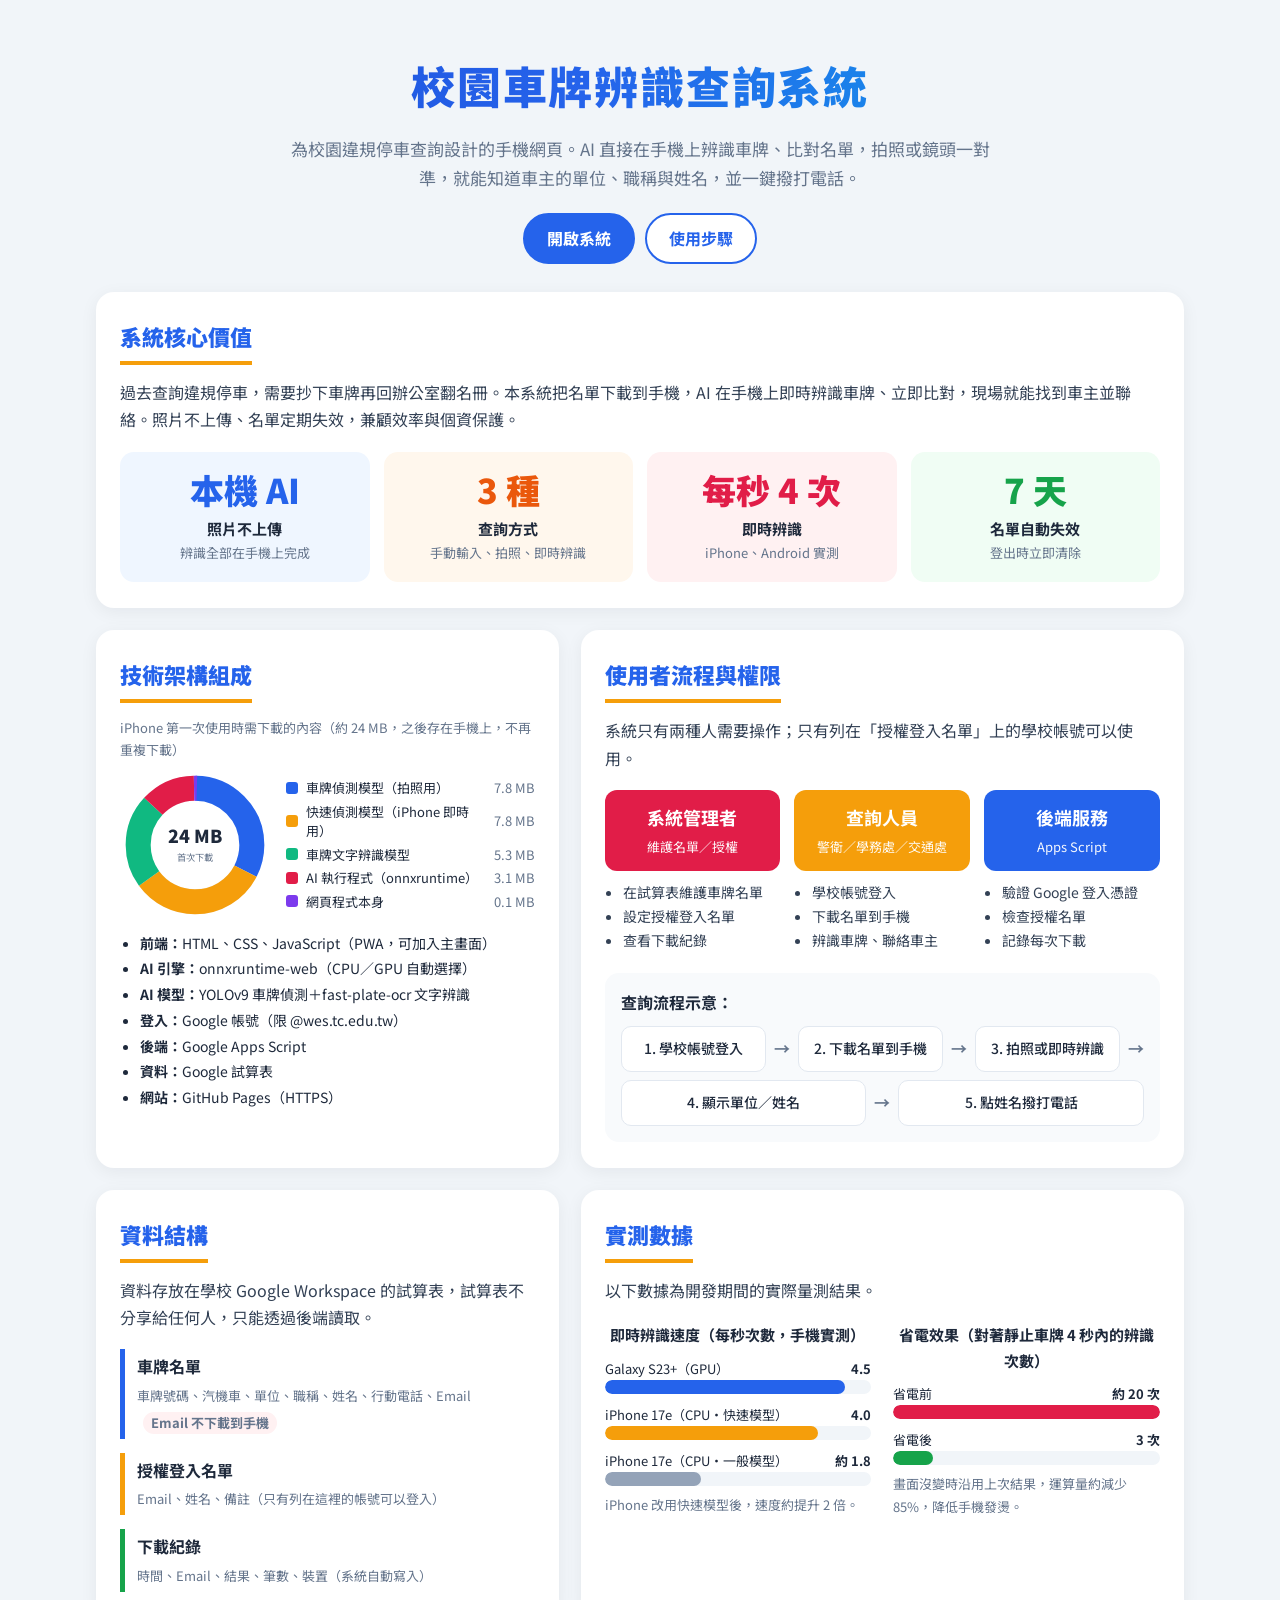
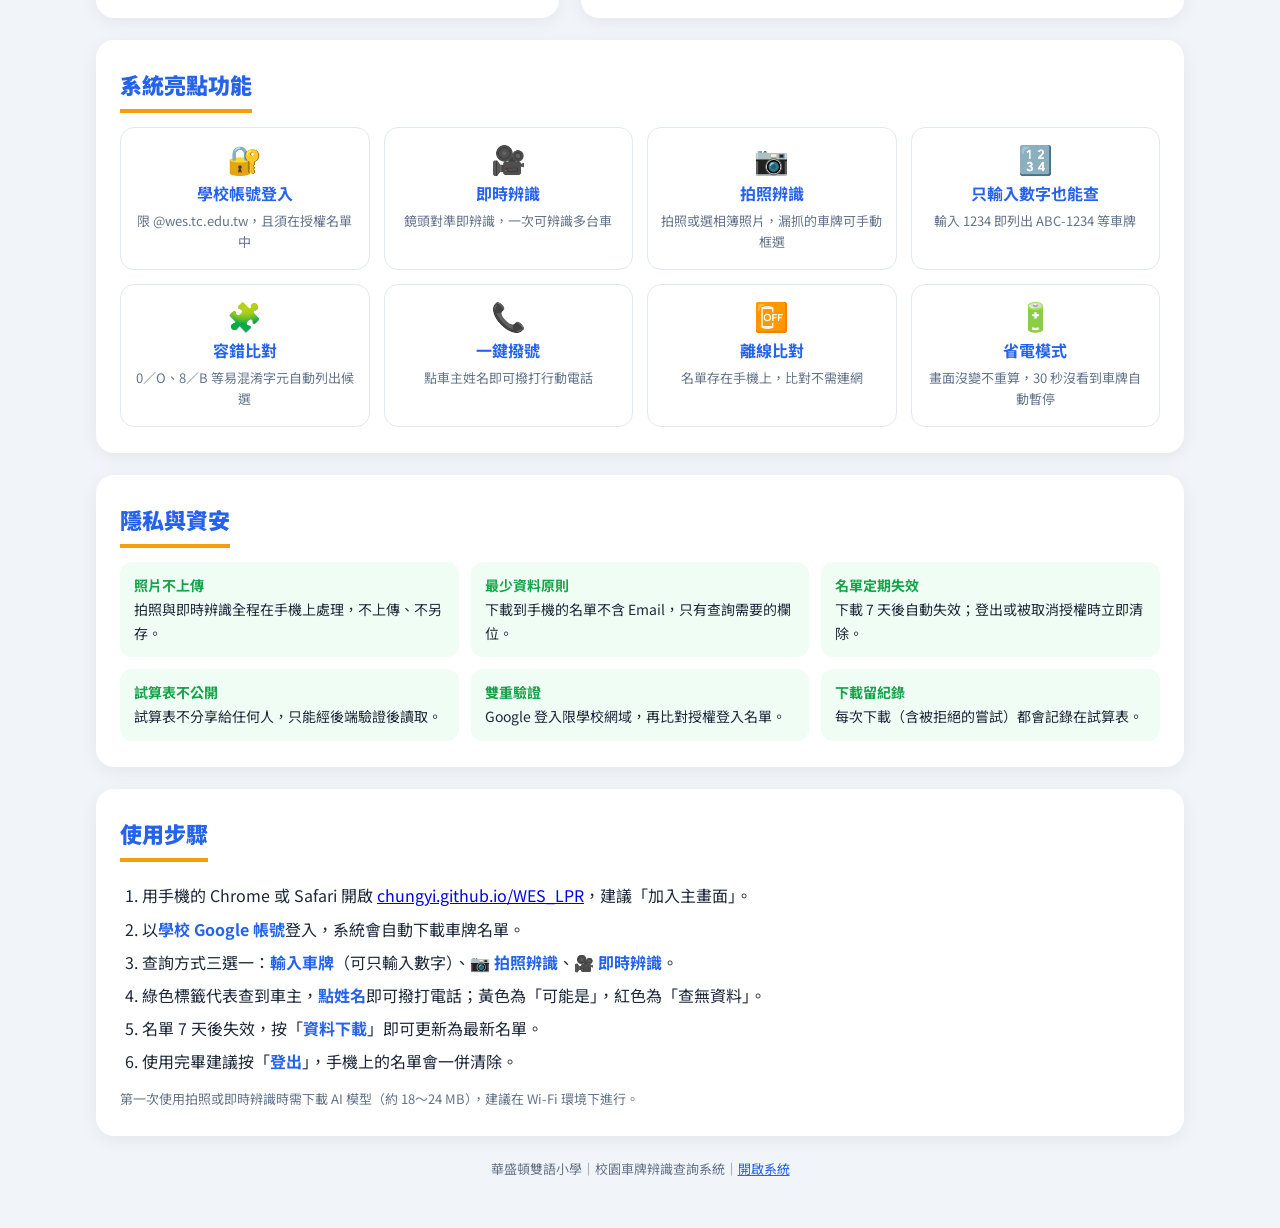
==== about.html @ afaa1c95 "新增系統說明網頁 about.html 參考學校網站「戶外教育行前通知暨意願調查系統」的一頁式介紹版面： 核心價值、技術架構（下載內容圓環圖）、使用者流程與權限、資料結構、 實測數據（辨識速度、省電效" ====
<!doctype html>
<html lang="zh-Hant-TW">
<head>
  <meta charset="utf-8">
  <meta name="viewport" content="width=device-width, initial-scale=1">
  <title>校園車牌辨識查詢系統｜系統說明</title>
  <meta name="description" content="華盛頓雙語小學校園車牌辨識查詢系統：AI 在手機上辨識車牌、比對名單，用於校園違規停車查詢。">
  <link rel="icon" href="icons/icon-192.png">
  <link rel="preconnect" href="https://fonts.googleapis.com">
  <link rel="preconnect" href="https://fonts.gstatic.com" crossorigin>
  <link href="https://fonts.googleapis.com/css2?family=Noto+Sans+TC:wght@400;500;700;900&display=swap" rel="stylesheet">
  <style>
    :root {
      --bg: #f1f5f9;
      --card: #ffffff;
      --text: #1e293b;
      --muted: #64748b;
      --line: #e2e8f0;
      --blue: #2563eb;
      --blue-soft: #eff6ff;
      --orange: #f59e0b;
      --orange-soft: #fff7ed;
      --red: #e11d48;
      --red-soft: #fff1f2;
      --green: #16a34a;
      --green-soft: #f0fdf4;
      --purple: #7c3aed;
      --purple-soft: #f5f3ff;
      --teal: #0d9488;
    }
    * { box-sizing: border-box; }
    body {
      margin: 0;
      background: var(--bg);
      color: var(--text);
      font-family: "Noto Sans TC", -apple-system, BlinkMacSystemFont, "PingFang TC", "Microsoft JhengHei", sans-serif;
      line-height: 1.7;
    }
    .wrap { max-width: 1120px; margin: 0 auto; padding: 32px 16px 48px; }

    /* ---------- 標題 ---------- */
    .hero { text-align: center; padding: 16px 0 28px; }
    .hero h1 {
      margin: 0;
      font-size: clamp(28px, 5vw, 44px);
      font-weight: 900;
      letter-spacing: 0.04em;
      background: linear-gradient(90deg, #1d4ed8, #2563eb 45%, #0ea5e9);
      -webkit-background-clip: text;
      background-clip: text;
      color: transparent;
    }
    .hero p { max-width: 720px; margin: 12px auto 0; color: var(--muted); font-size: 17px; }
    .hero .cta { display: inline-flex; gap: 10px; flex-wrap: wrap; justify-content: center; margin-top: 20px; }
    .btn {
      display: inline-block;
      padding: 10px 22px;
      border-radius: 999px;
      font-weight: 700;
      text-decoration: none;
      border: 2px solid var(--blue);
    }
    .btn-primary { background: var(--blue); color: #fff; }
    .btn-ghost { color: var(--blue); background: #fff; }

    /* ---------- 卡片與區塊標題 ---------- */
    .card {
      background: var(--card);
      border-radius: 18px;
      padding: 26px 24px;
      box-shadow: 0 4px 18px rgb(15 23 42 / 0.06);
      margin-bottom: 22px;
    }
    .card h2 {
      display: inline-block;
      margin: 0 0 14px;
      padding-bottom: 6px;
      font-size: 22px;
      font-weight: 900;
      color: var(--blue);
      border-bottom: 4px solid var(--orange);
    }
    .card > p.lead { margin: 0 0 18px; color: #334155; }
    .grid-2 { display: grid; grid-template-columns: minmax(0, 1.15fr) minmax(0, 1.5fr); gap: 22px; }
    .grid-2 > .card { margin-bottom: 0; }
    .row { margin-bottom: 22px; }
    @media (max-width: 820px) { .grid-2 { grid-template-columns: minmax(0, 1fr); } }

    /* ---------- 核心價值數字卡 ---------- */
    .stats { display: grid; grid-template-columns: repeat(4, minmax(0, 1fr)); gap: 14px; }
    @media (max-width: 820px) { .stats { grid-template-columns: repeat(2, minmax(0, 1fr)); } }
    .stat { border-radius: 14px; padding: 18px 12px; text-align: center; }
    .stat b { display: block; font-size: clamp(24px, 3.6vw, 34px); font-weight: 900; line-height: 1.2; }
    .stat strong { display: block; margin-top: 6px; font-size: 15px; }
    .stat span { display: block; color: var(--muted); font-size: 13px; }
    .s-blue { background: var(--blue-soft); color: var(--blue); }
    .s-orange { background: var(--orange-soft); color: #ea580c; }
    .s-red { background: var(--red-soft); color: var(--red); }
    .s-green { background: var(--green-soft); color: var(--green); }
    .stat strong, .stat span { color: var(--text); }
    .stat span { color: var(--muted); }

    /* ---------- 圓環圖 ---------- */
    .donut-wrap { display: flex; align-items: center; gap: 16px; margin: 8px 0 4px; }
    .donut { flex: none; width: 150px; }
    .legend { flex: 1; min-width: 0; list-style: none; margin: 0; padding: 0; display: grid; gap: 4px; font-size: 13px; line-height: 1.5; }
    @media (max-width: 420px) { .donut-wrap { flex-direction: column; } .legend { width: 100%; } }
    .legend li { display: flex; align-items: center; gap: 8px; }
    .legend i { width: 12px; height: 12px; border-radius: 3px; flex: none; }
    .legend em { margin-left: auto; padding-left: 6px; font-style: normal; color: var(--muted); font-variant-numeric: tabular-nums; white-space: nowrap; }
    .note { color: var(--muted); font-size: 13px; margin: 0; }
    ul.tech { margin: 12px 0 0; padding-left: 20px; font-size: 14px; }
    ul.tech li { margin: 2px 0; }

    /* ---------- 角色 ---------- */
    .roles { display: grid; grid-template-columns: repeat(3, minmax(0, 1fr)); gap: 14px; }
    @media (max-width: 600px) { .roles { grid-template-columns: minmax(0, 1fr); } }
    .role-head { border-radius: 12px; padding: 12px 8px; text-align: center; color: #fff; }
    .role-head b { display: block; font-size: 18px; }
    .role-head small { font-size: 13px; opacity: 0.95; }
    .r-red { background: var(--red); }
    .r-orange { background: var(--orange); }
    .r-blue { background: var(--blue); }
    .role ul { margin: 10px 0 0; padding-left: 18px; font-size: 14px; color: #334155; }

    .flow { margin-top: 20px; padding: 16px; border-radius: 14px; background: #f8fafc; }
    .flow h3 { margin: 0 0 10px; font-size: 16px; }
    .steps { display: flex; flex-wrap: wrap; align-items: center; gap: 8px; }
    .step {
      flex: 1 1 110px;
      padding: 10px 8px;
      border: 1px solid var(--line);
      border-radius: 10px;
      background: #fff;
      text-align: center;
      font-size: 14px;
      font-weight: 500;
    }
    .arrow { color: var(--muted); font-weight: 700; }
    @media (max-width: 600px) { .arrow { display: none; } }

    /* ---------- 資料結構 ---------- */
    .tables { display: grid; gap: 14px; }
    .tbl { border-left: 5px solid var(--blue); padding: 4px 0 4px 12px; }
    .tbl b { display: block; font-size: 16px; }
    .tbl span { color: var(--muted); font-size: 13px; }
    .t-orange { border-color: var(--orange); }
    .t-green { border-color: var(--green); }
    .tag { display: inline-block; margin-left: 6px; padding: 0 8px; border-radius: 999px; background: var(--red-soft); color: var(--red); font-size: 12px; font-weight: 700; }

    /* ---------- 長條圖 ---------- */
    .charts { display: grid; grid-template-columns: minmax(0, 1fr) minmax(0, 1fr); gap: 22px; }
    @media (max-width: 700px) { .charts { grid-template-columns: minmax(0, 1fr); } }
    .chart h3 { margin: 0 0 10px; font-size: 15px; text-align: center; }
    .bars { display: grid; gap: 10px; }
    .bar-label { display: flex; justify-content: space-between; font-size: 13px; }
    .bar-label em { font-style: normal; font-weight: 700; font-variant-numeric: tabular-nums; }
    .bar { height: 14px; border-radius: 999px; background: #f1f5f9; overflow: hidden; }
    .bar i { display: block; height: 100%; border-radius: 999px; }

    /* ---------- 亮點功能 ---------- */
    .features { display: grid; grid-template-columns: repeat(4, minmax(0, 1fr)); gap: 14px; }
    @media (max-width: 900px) { .features { grid-template-columns: repeat(2, minmax(0, 1fr)); } }
    .feature { border: 1px solid var(--line); border-radius: 14px; padding: 16px 12px; text-align: center; background: #fff; }
    .feature .ico { font-size: 28px; line-height: 1; }
    .feature b { display: block; margin: 8px 0 4px; color: var(--blue); }
    .feature span { display: block; color: var(--muted); font-size: 13px; line-height: 1.6; }

    /* ---------- 隱私 ---------- */
    .privacy { display: grid; grid-template-columns: repeat(3, minmax(0, 1fr)); gap: 12px; }
    @media (max-width: 820px) { .privacy { grid-template-columns: minmax(0, 1fr); } }
    .privacy div { padding: 12px 14px; border-radius: 12px; background: var(--green-soft); font-size: 14px; }
    .privacy b { display: block; color: var(--green); }

    /* ---------- 使用步驟 ---------- */
    ol.howto { margin: 0; padding-left: 22px; }
    ol.howto li { margin: 6px 0; }
    ol.howto b { color: var(--blue); }

    footer { text-align: center; color: var(--muted); font-size: 13px; margin-top: 8px; }
    footer a { color: var(--blue); }
  </style>
</head>
<body>
<div class="wrap">

  <header class="hero">
    <h1>校園車牌辨識查詢系統</h1>
    <p>為校園違規停車查詢設計的手機網頁。AI 直接在手機上辨識車牌、比對名單，拍照或鏡頭一對準，就能知道車主的單位、職稱與姓名，並一鍵撥打電話。</p>
    <div class="cta">
      <a class="btn btn-primary" href="https://chungyi.github.io/WES_LPR/" target="_blank" rel="noopener">開啟系統</a>
      <a class="btn btn-ghost" href="#howto">使用步驟</a>
    </div>
  </header>

  <!-- 核心價值 -->
  <section class="card">
    <h2>系統核心價值</h2>
    <p class="lead">過去查詢違規停車，需要抄下車牌再回辦公室翻名冊。本系統把名單下載到手機，AI 在手機上即時辨識車牌、立即比對，現場就能找到車主並聯絡。照片不上傳、名單定期失效，兼顧效率與個資保護。</p>
    <div class="stats">
      <div class="stat s-blue"><b>本機 AI</b><strong>照片不上傳</strong><span>辨識全部在手機上完成</span></div>
      <div class="stat s-orange"><b>3 種</b><strong>查詢方式</strong><span>手動輸入、拍照、即時辨識</span></div>
      <div class="stat s-red"><b>每秒 4 次</b><strong>即時辨識</strong><span>iPhone、Android 實測</span></div>
      <div class="stat s-green"><b>7 天</b><strong>名單自動失效</strong><span>登出時立即清除</span></div>
    </div>
  </section>

  <!-- 技術架構 ＋ 流程 -->
  <div class="grid-2 row">
    <section class="card">
      <h2>技術架構組成</h2>
      <p class="note">iPhone 第一次使用時需下載的內容（約 24 MB，之後存在手機上，不再重複下載）</p>
      <!-- 圓環：r=15.915 時周長為 100，dasharray 直接用百分比 -->
      <div class="donut-wrap">
      <svg class="donut" viewBox="0 0 42 42" role="img" aria-label="下載內容組成圓環圖">
        <circle cx="21" cy="21" r="15.915" fill="none" stroke="#f1f5f9" stroke-width="7"/>
        <circle cx="21" cy="21" r="15.915" fill="none" stroke="#2563eb" stroke-width="7" stroke-dasharray="32.6 67.4" stroke-dashoffset="25"/>
        <circle cx="21" cy="21" r="15.915" fill="none" stroke="#f59e0b" stroke-width="7" stroke-dasharray="32.3 67.7" stroke-dashoffset="-7.6"/>
        <circle cx="21" cy="21" r="15.915" fill="none" stroke="#10b981" stroke-width="7" stroke-dasharray="21.9 78.1" stroke-dashoffset="-39.9"/>
        <circle cx="21" cy="21" r="15.915" fill="none" stroke="#e11d48" stroke-width="7" stroke-dasharray="12.8 87.2" stroke-dashoffset="-61.8"/>
        <circle cx="21" cy="21" r="15.915" fill="none" stroke="#7c3aed" stroke-width="7" stroke-dasharray="0.8 99.2" stroke-dashoffset="-74.6"/>
        <text x="21" y="20.5" text-anchor="middle" font-size="5" font-weight="900" fill="#1e293b">24 MB</text>
        <text x="21" y="25.5" text-anchor="middle" font-size="2.6" fill="#64748b">首次下載</text>
      </svg>
      <ul class="legend">
        <li><i style="background:#2563eb"></i>車牌偵測模型（拍照用）<em>7.8 MB</em></li>
        <li><i style="background:#f59e0b"></i>快速偵測模型（iPhone 即時用）<em>7.8 MB</em></li>
        <li><i style="background:#10b981"></i>車牌文字辨識模型<em>5.3 MB</em></li>
        <li><i style="background:#e11d48"></i>AI 執行程式（onnxruntime）<em>3.1 MB</em></li>
        <li><i style="background:#7c3aed"></i>網頁程式本身<em>0.1 MB</em></li>
      </ul>
      </div>
      <ul class="tech">
        <li><b>前端：</b>HTML、CSS、JavaScript（PWA，可加入主畫面）</li>
        <li><b>AI 引擎：</b>onnxruntime-web（CPU／GPU 自動選擇）</li>
        <li><b>AI 模型：</b>YOLOv9 車牌偵測＋fast-plate-ocr 文字辨識</li>
        <li><b>登入：</b>Google 帳號（限 @wes.tc.edu.tw）</li>
        <li><b>後端：</b>Google Apps Script</li>
        <li><b>資料：</b>Google 試算表</li>
        <li><b>網站：</b>GitHub Pages（HTTPS）</li>
      </ul>
    </section>

    <section class="card">
      <h2>使用者流程與權限</h2>
      <p class="lead">系統只有兩種人需要操作；只有列在「授權登入名單」上的學校帳號可以使用。</p>
      <div class="roles">
        <div class="role">
          <div class="role-head r-red"><b>系統管理者</b><small>維護名單／授權</small></div>
          <ul>
            <li>在試算表維護車牌名單</li>
            <li>設定授權登入名單</li>
            <li>查看下載紀錄</li>
          </ul>
        </div>
        <div class="role">
          <div class="role-head r-orange"><b>查詢人員</b><small>警衛／學務處／交通處</small></div>
          <ul>
            <li>學校帳號登入</li>
            <li>下載名單到手機</li>
            <li>辨識車牌、聯絡車主</li>
          </ul>
        </div>
        <div class="role">
          <div class="role-head r-blue"><b>後端服務</b><small>Apps Script</small></div>
          <ul>
            <li>驗證 Google 登入憑證</li>
            <li>檢查授權名單</li>
            <li>記錄每次下載</li>
          </ul>
        </div>
      </div>
      <div class="flow">
        <h3>查詢流程示意：</h3>
        <div class="steps">
          <div class="step">1. 學校帳號登入</div><span class="arrow">→</span>
          <div class="step">2. 下載名單到手機</div><span class="arrow">→</span>
          <div class="step">3. 拍照或即時辨識</div><span class="arrow">→</span>
          <div class="step">4. 顯示單位／姓名</div><span class="arrow">→</span>
          <div class="step">5. 點姓名撥打電話</div>
        </div>
      </div>
    </section>
  </div>

  <!-- 資料結構 ＋ 實測數據 -->
  <div class="grid-2 row">
    <section class="card">
      <h2>資料結構</h2>
      <p class="lead">資料存放在學校 Google Workspace 的試算表，試算表不分享給任何人，只能透過後端讀取。</p>
      <div class="tables">
        <div class="tbl"><b>車牌名單</b><span>車牌號碼、汽機車、單位、職稱、姓名、行動電話、Email<span class="tag">Email 不下載到手機</span></span></div>
        <div class="tbl t-orange"><b>授權登入名單</b><span>Email、姓名、備註（只有列在這裡的帳號可以登入）</span></div>
        <div class="tbl t-green"><b>下載紀錄</b><span>時間、Email、結果、筆數、裝置（系統自動寫入）</span></div>
      </div>
    </section>

    <section class="card">
      <h2>實測數據</h2>
      <p class="lead">以下數據為開發期間的實際量測結果。</p>
      <div class="charts">
        <div class="chart">
          <h3>即時辨識速度（每秒次數，手機實測）</h3>
          <div class="bars">
            <div><div class="bar-label">Galaxy S23+（GPU）<em>4.5</em></div><div class="bar"><i style="width:90%;background:#2563eb"></i></div></div>
            <div><div class="bar-label">iPhone 17e（CPU・快速模型）<em>4.0</em></div><div class="bar"><i style="width:80%;background:#f59e0b"></i></div></div>
            <div><div class="bar-label">iPhone 17e（CPU・一般模型）<em>約 1.8</em></div><div class="bar"><i style="width:36%;background:#94a3b8"></i></div></div>
          </div>
          <p class="note" style="margin-top:8px">iPhone 改用快速模型後，速度約提升 2 倍。</p>
        </div>
        <div class="chart">
          <h3>省電效果（對著靜止車牌 4 秒內的辨識次數）</h3>
          <div class="bars">
            <div><div class="bar-label">省電前<em>約 20 次</em></div><div class="bar"><i style="width:100%;background:#e11d48"></i></div></div>
            <div><div class="bar-label">省電後<em>3 次</em></div><div class="bar"><i style="width:15%;background:#16a34a"></i></div></div>
          </div>
          <p class="note" style="margin-top:8px">畫面沒變時沿用上次結果，運算量約減少 85%，降低手機發燙。</p>
        </div>
      </div>
    </section>
  </div>

  <!-- 亮點功能 -->
  <section class="card">
    <h2>系統亮點功能</h2>
    <div class="features">
      <div class="feature"><div class="ico">🔐</div><b>學校帳號登入</b><span>限 @wes.tc.edu.tw，且須在授權名單中</span></div>
      <div class="feature"><div class="ico">🎥</div><b>即時辨識</b><span>鏡頭對準即辨識，一次可辨識多台車</span></div>
      <div class="feature"><div class="ico">📷</div><b>拍照辨識</b><span>拍照或選相簿照片，漏抓的車牌可手動框選</span></div>
      <div class="feature"><div class="ico">🔢</div><b>只輸入數字也能查</b><span>輸入 1234 即列出 ABC-1234 等車牌</span></div>
      <div class="feature"><div class="ico">🧩</div><b>容錯比對</b><span>0／O、8／B 等易混淆字元自動列出候選</span></div>
      <div class="feature"><div class="ico">📞</div><b>一鍵撥號</b><span>點車主姓名即可撥打行動電話</span></div>
      <div class="feature"><div class="ico">📴</div><b>離線比對</b><span>名單存在手機上，比對不需連網</span></div>
      <div class="feature"><div class="ico">🔋</div><b>省電模式</b><span>畫面沒變不重算，30 秒沒看到車牌自動暫停</span></div>
    </div>
  </section>

  <!-- 隱私與資安 -->
  <section class="card">
    <h2>隱私與資安</h2>
    <div class="privacy">
      <div><b>照片不上傳</b>拍照與即時辨識全程在手機上處理，不上傳、不另存。</div>
      <div><b>最少資料原則</b>下載到手機的名單不含 Email，只有查詢需要的欄位。</div>
      <div><b>名單定期失效</b>下載 7 天後自動失效；登出或被取消授權時立即清除。</div>
      <div><b>試算表不公開</b>試算表不分享給任何人，只能經後端驗證後讀取。</div>
      <div><b>雙重驗證</b>Google 登入限學校網域，再比對授權登入名單。</div>
      <div><b>下載留紀錄</b>每次下載（含被拒絕的嘗試）都會記錄在試算表。</div>
    </div>
  </section>

  <!-- 使用步驟 -->
  <section class="card" id="howto">
    <h2>使用步驟</h2>
    <ol class="howto">
      <li>用手機的 Chrome 或 Safari 開啟 <a href="https://chungyi.github.io/WES_LPR/" target="_blank" rel="noopener">chungyi.github.io/WES_LPR</a>，建議「加入主畫面」。</li>
      <li>以<b>學校 Google 帳號</b>登入，系統會自動下載車牌名單。</li>
      <li>查詢方式三選一：<b>輸入車牌</b>（可只輸入數字）、<b>📷 拍照辨識</b>、<b>🎥 即時辨識</b>。</li>
      <li>綠色標籤代表查到車主，<b>點姓名</b>即可撥打電話；黃色為「可能是」，紅色為「查無資料」。</li>
      <li>名單 7 天後失效，按「<b>資料下載</b>」即可更新為最新名單。</li>
      <li>使用完畢建議按「<b>登出</b>」，手機上的名單會一併清除。</li>
    </ol>
    <p class="note" style="margin-top:12px">第一次使用拍照或即時辨識時需下載 AI 模型（約 18～24 MB），建議在 Wi-Fi 環境下進行。</p>
  </section>

  <footer>
    華盛頓雙語小學｜校園車牌辨識查詢系統｜<a href="https://chungyi.github.io/WES_LPR/" target="_blank" rel="noopener">開啟系統</a>
  </footer>
</div>
</body>
</html>
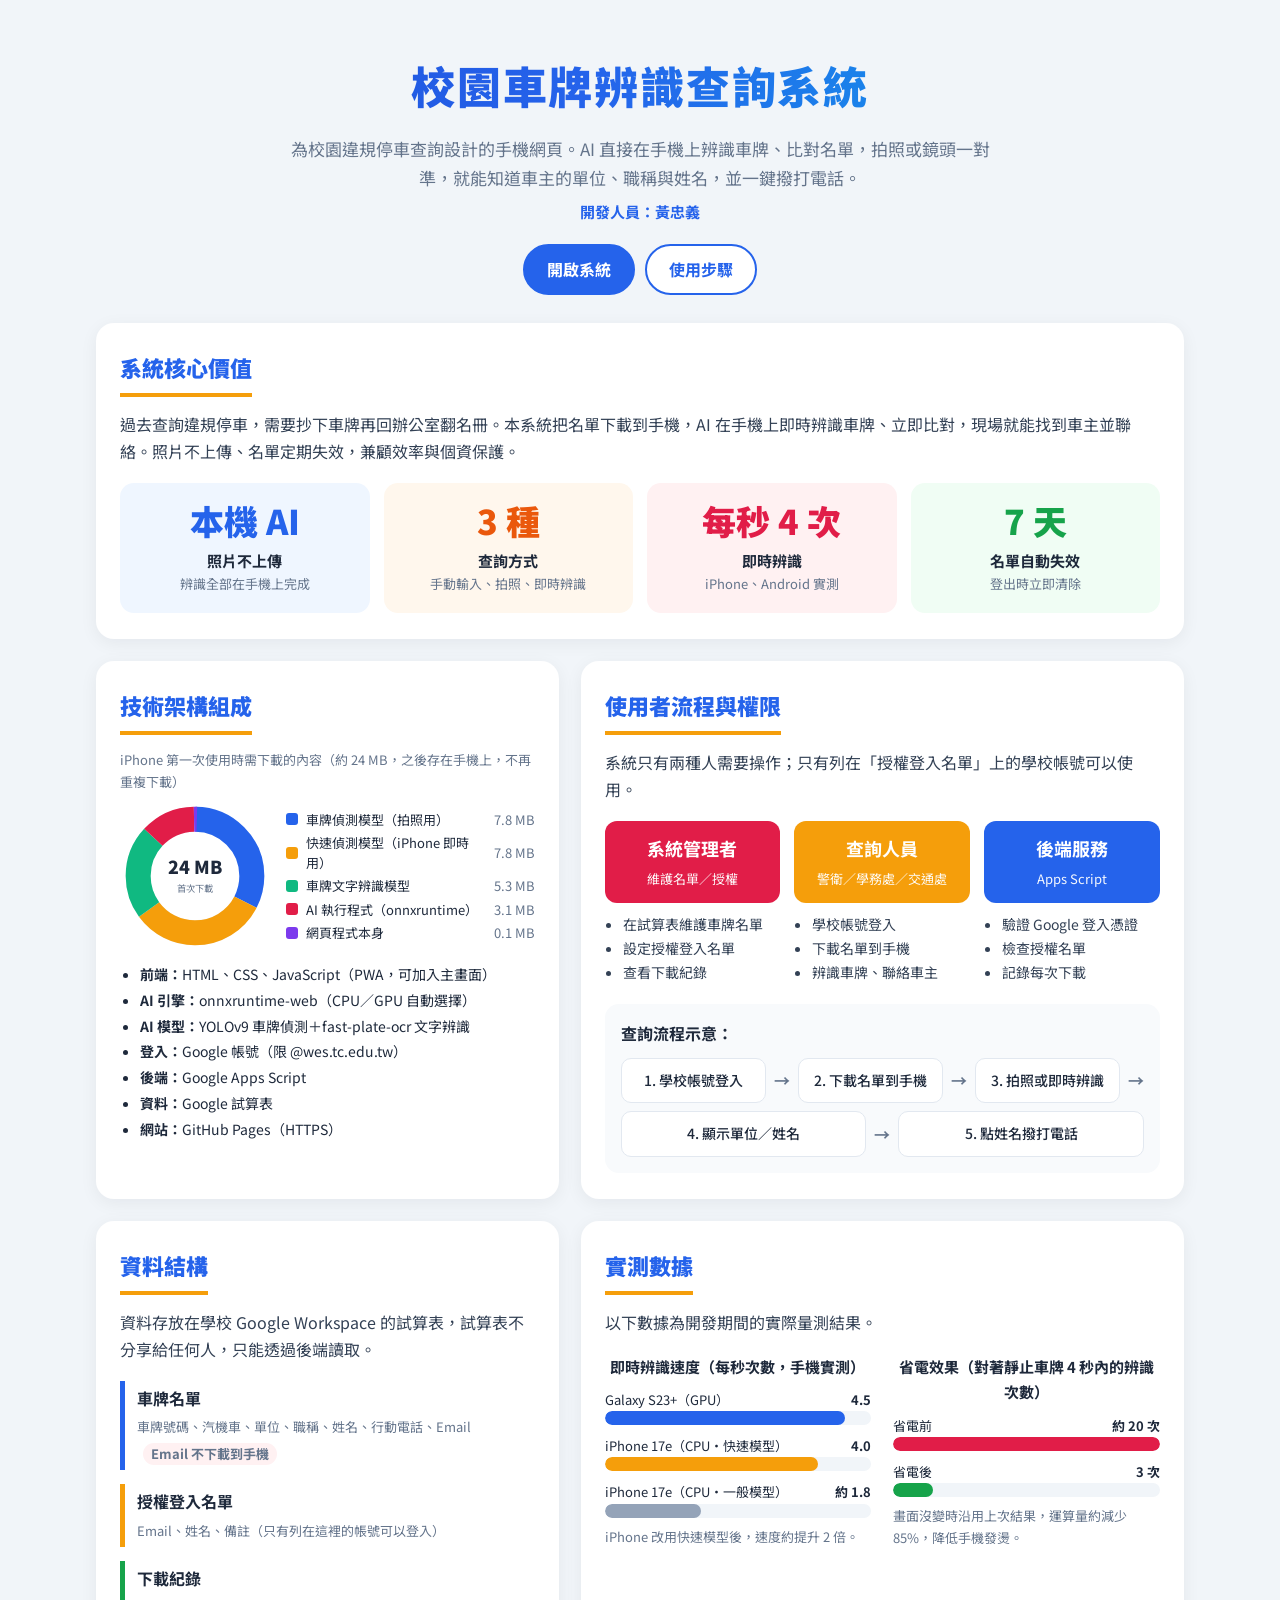
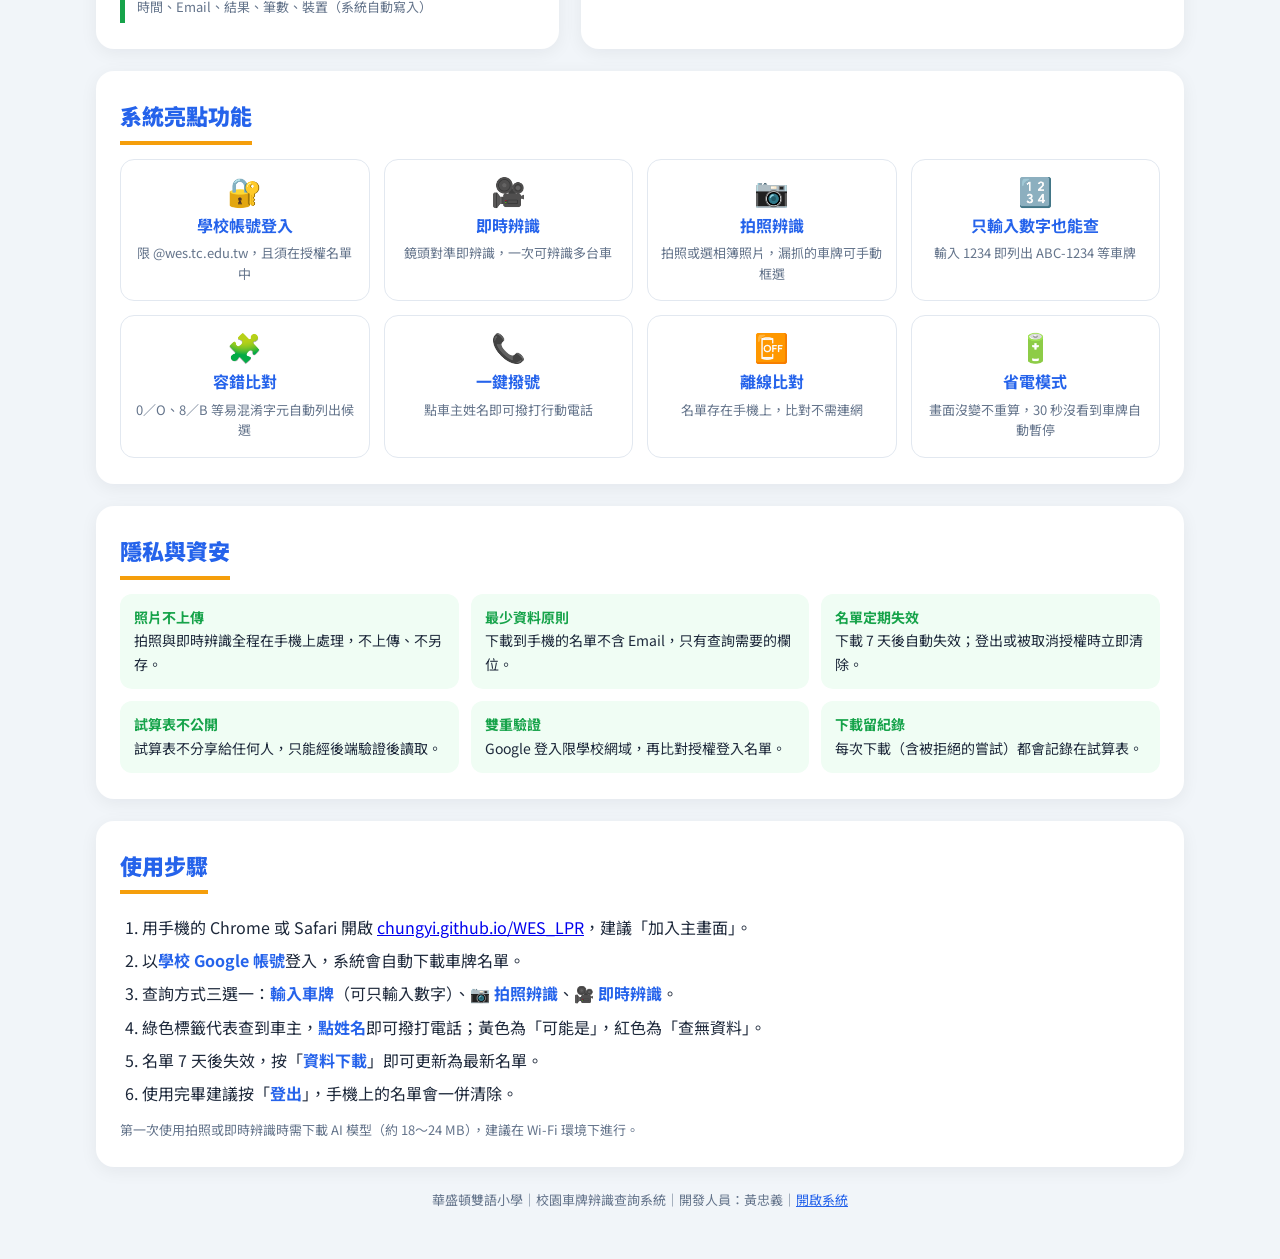
==== commit f7f536ff: "註明開發人員：黃忠義 - 登入畫面、主畫面底部（系統說明連結下方） - 系統說明網頁：標題下方與頁尾 - README  Co-Authored-By: Claude Opus 5.5 <norepl" ====
--- a/about.html
+++ b/about.html
@@ -51,6 +51,7 @@
       color: transparent;
     }
     .hero p { max-width: 720px; margin: 12px auto 0; color: var(--muted); font-size: 17px; }
+    .hero p.dev { margin-top: 6px; font-size: 15px; font-weight: 700; color: var(--blue); }
     .hero .cta { display: inline-flex; gap: 10px; flex-wrap: wrap; justify-content: center; margin-top: 20px; }
     .btn {
       display: inline-block;
@@ -187,6 +188,7 @@
   <header class="hero">
     <h1>校園車牌辨識查詢系統</h1>
     <p>為校園違規停車查詢設計的手機網頁。AI 直接在手機上辨識車牌、比對名單，拍照或鏡頭一對準，就能知道車主的單位、職稱與姓名，並一鍵撥打電話。</p>
+    <p class="dev">開發人員：黃忠義</p>
     <div class="cta">
       <a class="btn btn-primary" href="https://chungyi.github.io/WES_LPR/" target="_blank" rel="noopener">開啟系統</a>
       <a class="btn btn-ghost" href="#howto">使用步驟</a>
@@ -363,7 +365,7 @@
   </section>
 
   <footer>
-    華盛頓雙語小學｜校園車牌辨識查詢系統｜<a href="https://chungyi.github.io/WES_LPR/" target="_blank" rel="noopener">開啟系統</a>
+    華盛頓雙語小學｜校園車牌辨識查詢系統｜開發人員：黃忠義｜<a href="https://chungyi.github.io/WES_LPR/" target="_blank" rel="noopener">開啟系統</a>
   </footer>
 </div>
 </body>
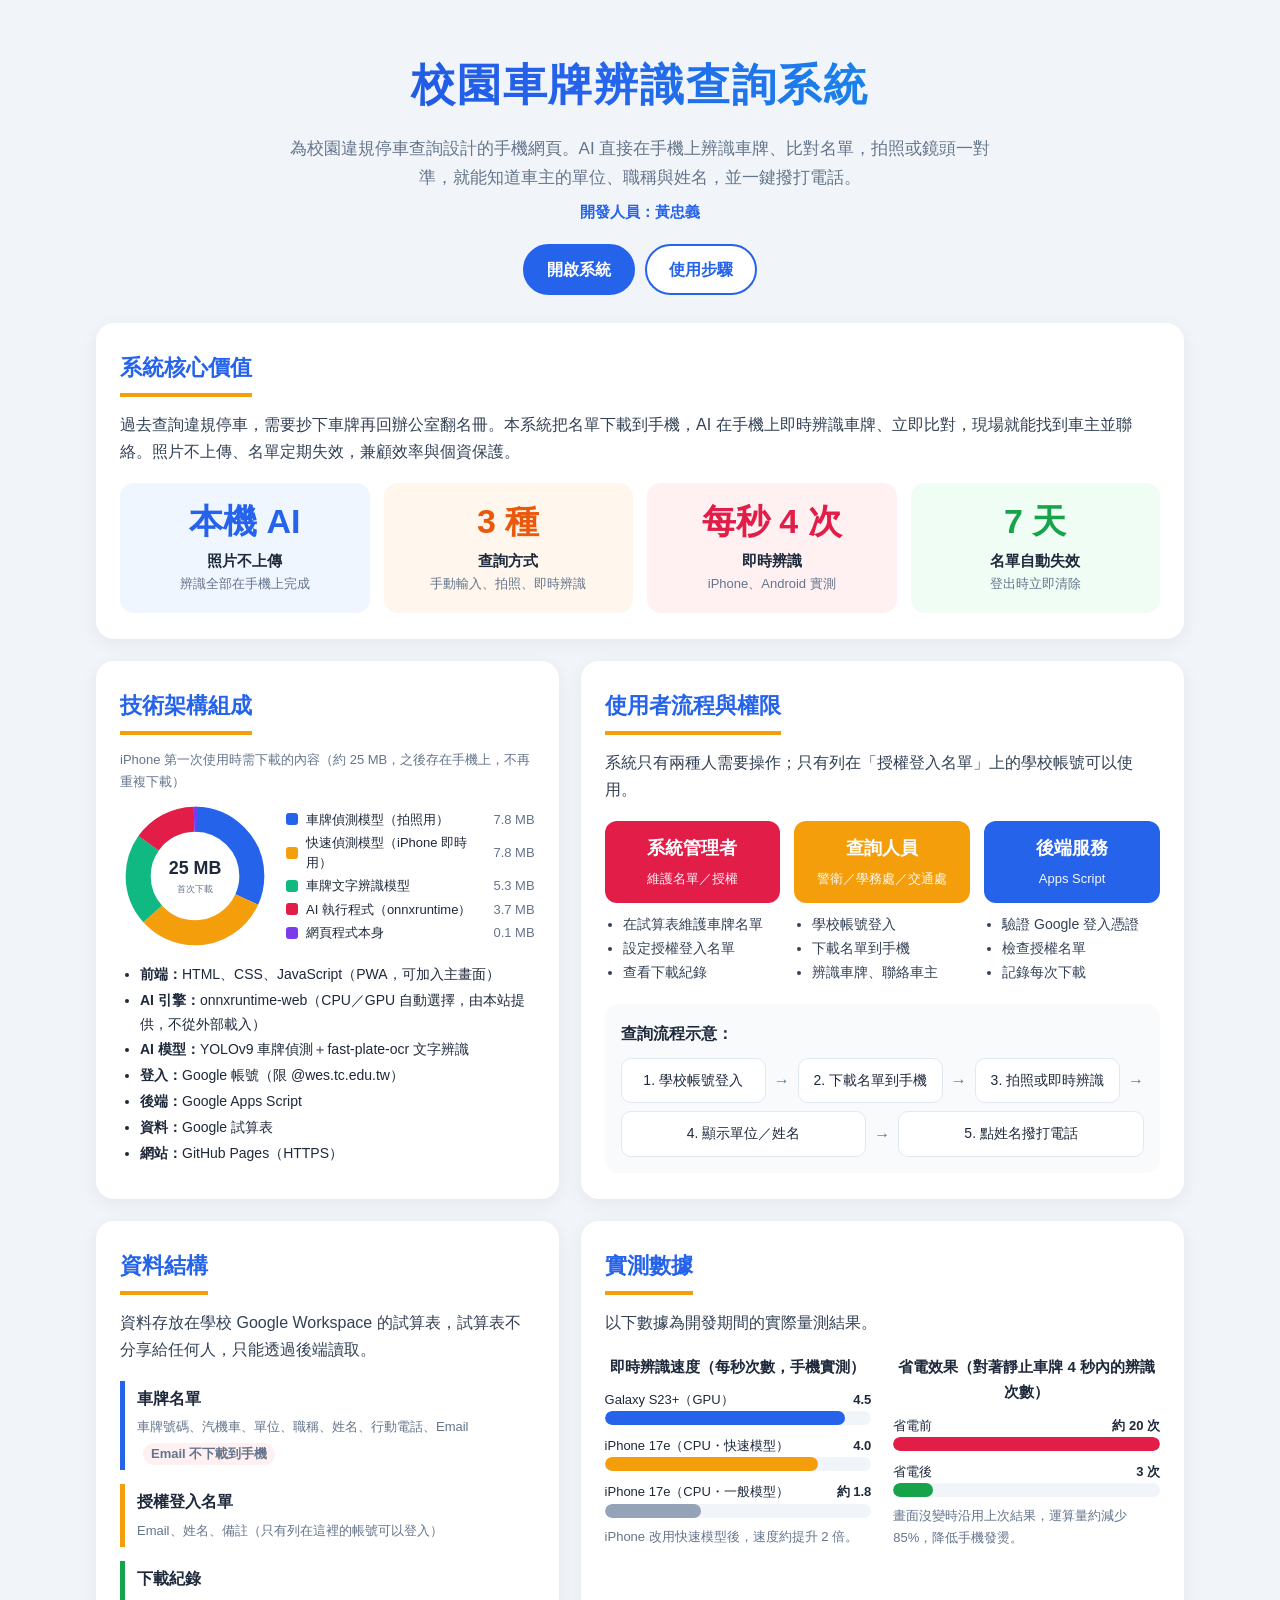
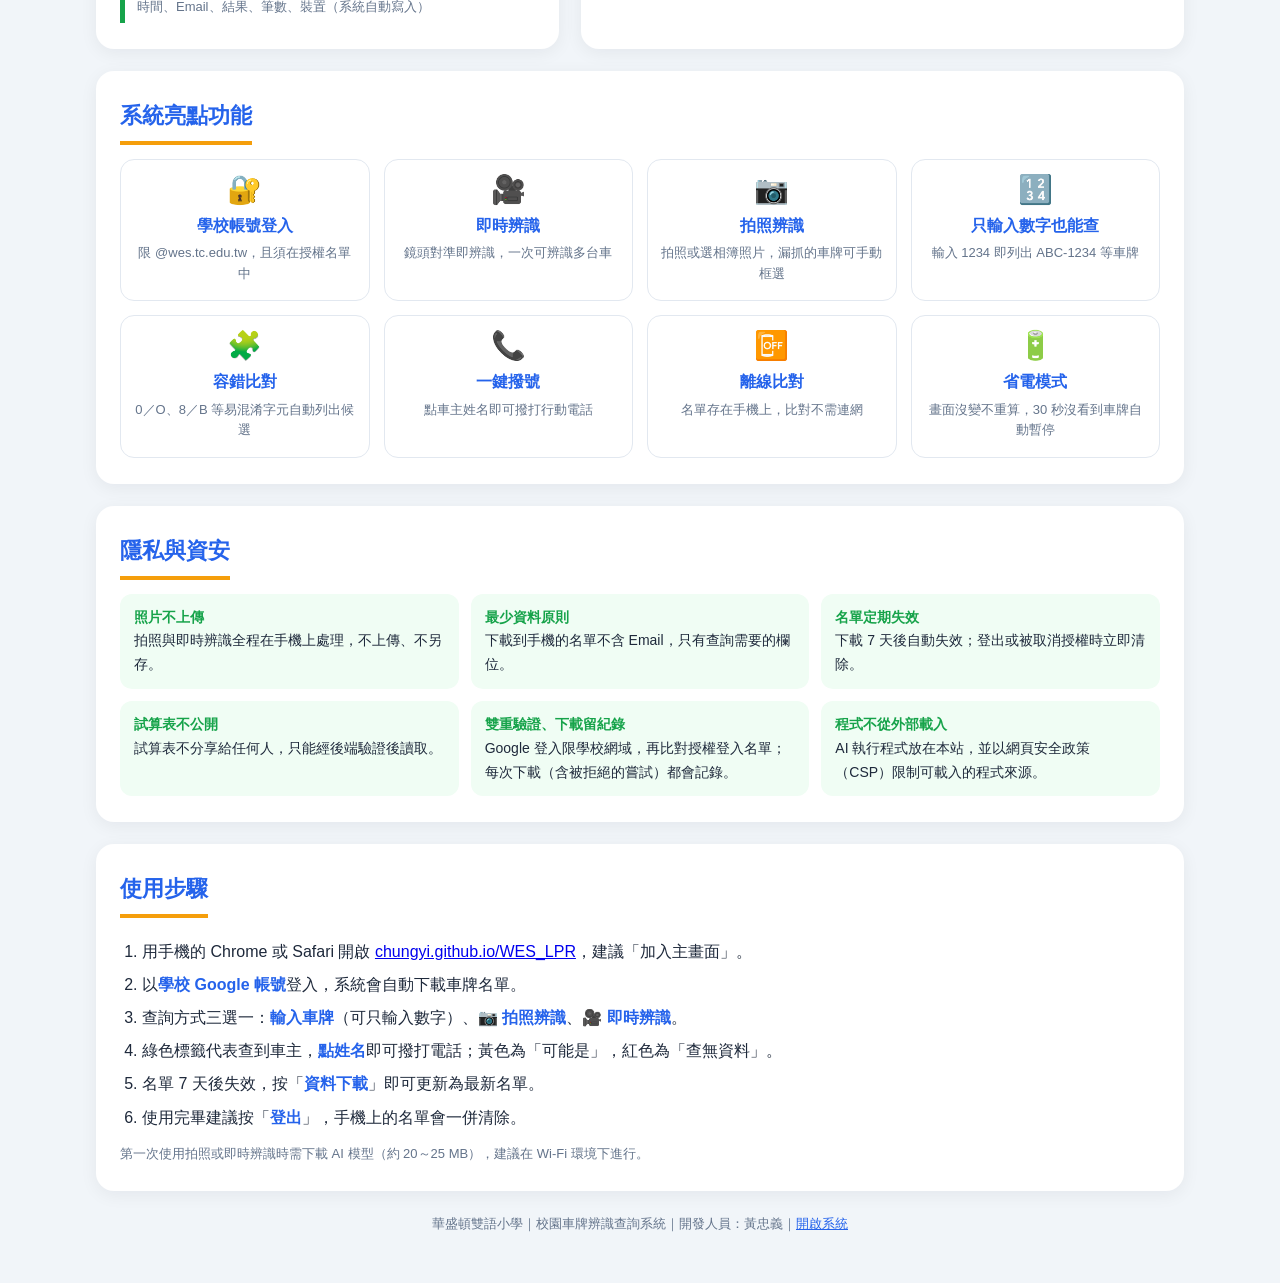
==== commit b8dc81ad: "AI 執行程式改由本站提供，並加上網頁安全政策（CSP） - onnxruntime-web 1.30.0 放進 vendor/（6 個檔案皆與 jsDelivr 公布的 npm 套件   sha25" ====
--- a/about.html
+++ b/about.html
@@ -2,6 +2,7 @@
 <html lang="zh-Hant-TW">
 <head>
   <meta charset="utf-8">
+  <meta http-equiv="Content-Security-Policy" content="default-src 'self'; script-src 'none'; style-src 'self' 'unsafe-inline' https://fonts.googleapis.com; font-src https://fonts.gstatic.com; img-src 'self' data:; object-src 'none'; base-uri 'self'; form-action 'none'">
   <meta name="viewport" content="width=device-width, initial-scale=1">
   <title>校園車牌辨識查詢系統｜系統說明</title>
   <meta name="description" content="華盛頓雙語小學校園車牌辨識查詢系統：AI 在手機上辨識車牌、比對名單，用於校園違規停車查詢。">
@@ -211,30 +212,30 @@
   <div class="grid-2 row">
     <section class="card">
       <h2>技術架構組成</h2>
-      <p class="note">iPhone 第一次使用時需下載的內容（約 24 MB，之後存在手機上，不再重複下載）</p>
+      <p class="note">iPhone 第一次使用時需下載的內容（約 25 MB，之後存在手機上，不再重複下載）</p>
       <!-- 圓環：r=15.915 時周長為 100，dasharray 直接用百分比 -->
       <div class="donut-wrap">
       <svg class="donut" viewBox="0 0 42 42" role="img" aria-label="下載內容組成圓環圖">
         <circle cx="21" cy="21" r="15.915" fill="none" stroke="#f1f5f9" stroke-width="7"/>
-        <circle cx="21" cy="21" r="15.915" fill="none" stroke="#2563eb" stroke-width="7" stroke-dasharray="32.6 67.4" stroke-dashoffset="25"/>
-        <circle cx="21" cy="21" r="15.915" fill="none" stroke="#f59e0b" stroke-width="7" stroke-dasharray="32.3 67.7" stroke-dashoffset="-7.6"/>
-        <circle cx="21" cy="21" r="15.915" fill="none" stroke="#10b981" stroke-width="7" stroke-dasharray="21.9 78.1" stroke-dashoffset="-39.9"/>
-        <circle cx="21" cy="21" r="15.915" fill="none" stroke="#e11d48" stroke-width="7" stroke-dasharray="12.8 87.2" stroke-dashoffset="-61.8"/>
+        <circle cx="21" cy="21" r="15.915" fill="none" stroke="#2563eb" stroke-width="7" stroke-dasharray="31.8 68.2" stroke-dashoffset="25"/>
+        <circle cx="21" cy="21" r="15.915" fill="none" stroke="#f59e0b" stroke-width="7" stroke-dasharray="31.5 68.5" stroke-dashoffset="-6.8"/>
+        <circle cx="21" cy="21" r="15.915" fill="none" stroke="#10b981" stroke-width="7" stroke-dasharray="21.4 78.6" stroke-dashoffset="-38.3"/>
+        <circle cx="21" cy="21" r="15.915" fill="none" stroke="#e11d48" stroke-width="7" stroke-dasharray="14.9 85.1" stroke-dashoffset="-59.7"/>
         <circle cx="21" cy="21" r="15.915" fill="none" stroke="#7c3aed" stroke-width="7" stroke-dasharray="0.8 99.2" stroke-dashoffset="-74.6"/>
-        <text x="21" y="20.5" text-anchor="middle" font-size="5" font-weight="900" fill="#1e293b">24 MB</text>
+        <text x="21" y="20.5" text-anchor="middle" font-size="5" font-weight="900" fill="#1e293b">25 MB</text>
         <text x="21" y="25.5" text-anchor="middle" font-size="2.6" fill="#64748b">首次下載</text>
       </svg>
       <ul class="legend">
         <li><i style="background:#2563eb"></i>車牌偵測模型（拍照用）<em>7.8 MB</em></li>
         <li><i style="background:#f59e0b"></i>快速偵測模型（iPhone 即時用）<em>7.8 MB</em></li>
         <li><i style="background:#10b981"></i>車牌文字辨識模型<em>5.3 MB</em></li>
-        <li><i style="background:#e11d48"></i>AI 執行程式（onnxruntime）<em>3.1 MB</em></li>
+        <li><i style="background:#e11d48"></i>AI 執行程式（onnxruntime）<em>3.7 MB</em></li>
         <li><i style="background:#7c3aed"></i>網頁程式本身<em>0.1 MB</em></li>
       </ul>
       </div>
       <ul class="tech">
         <li><b>前端：</b>HTML、CSS、JavaScript（PWA，可加入主畫面）</li>
-        <li><b>AI 引擎：</b>onnxruntime-web（CPU／GPU 自動選擇）</li>
+        <li><b>AI 引擎：</b>onnxruntime-web（CPU／GPU 自動選擇，由本站提供，不從外部載入）</li>
         <li><b>AI 模型：</b>YOLOv9 車牌偵測＋fast-plate-ocr 文字辨識</li>
         <li><b>登入：</b>Google 帳號（限 @wes.tc.edu.tw）</li>
         <li><b>後端：</b>Google Apps Script</li>
@@ -345,8 +346,8 @@
       <div><b>最少資料原則</b>下載到手機的名單不含 Email，只有查詢需要的欄位。</div>
       <div><b>名單定期失效</b>下載 7 天後自動失效；登出或被取消授權時立即清除。</div>
       <div><b>試算表不公開</b>試算表不分享給任何人，只能經後端驗證後讀取。</div>
-      <div><b>雙重驗證</b>Google 登入限學校網域，再比對授權登入名單。</div>
-      <div><b>下載留紀錄</b>每次下載（含被拒絕的嘗試）都會記錄在試算表。</div>
+      <div><b>雙重驗證、下載留紀錄</b>Google 登入限學校網域，再比對授權登入名單；每次下載（含被拒絕的嘗試）都會記錄。</div>
+      <div><b>程式不從外部載入</b>AI 執行程式放在本站，並以網頁安全政策（CSP）限制可載入的程式來源。</div>
     </div>
   </section>
 
@@ -361,7 +362,7 @@
       <li>名單 7 天後失效，按「<b>資料下載</b>」即可更新為最新名單。</li>
       <li>使用完畢建議按「<b>登出</b>」，手機上的名單會一併清除。</li>
     </ol>
-    <p class="note" style="margin-top:12px">第一次使用拍照或即時辨識時需下載 AI 模型（約 18～24 MB），建議在 Wi-Fi 環境下進行。</p>
+    <p class="note" style="margin-top:12px">第一次使用拍照或即時辨識時需下載 AI 模型（約 20～25 MB），建議在 Wi-Fi 環境下進行。</p>
   </section>
 
   <footer>
